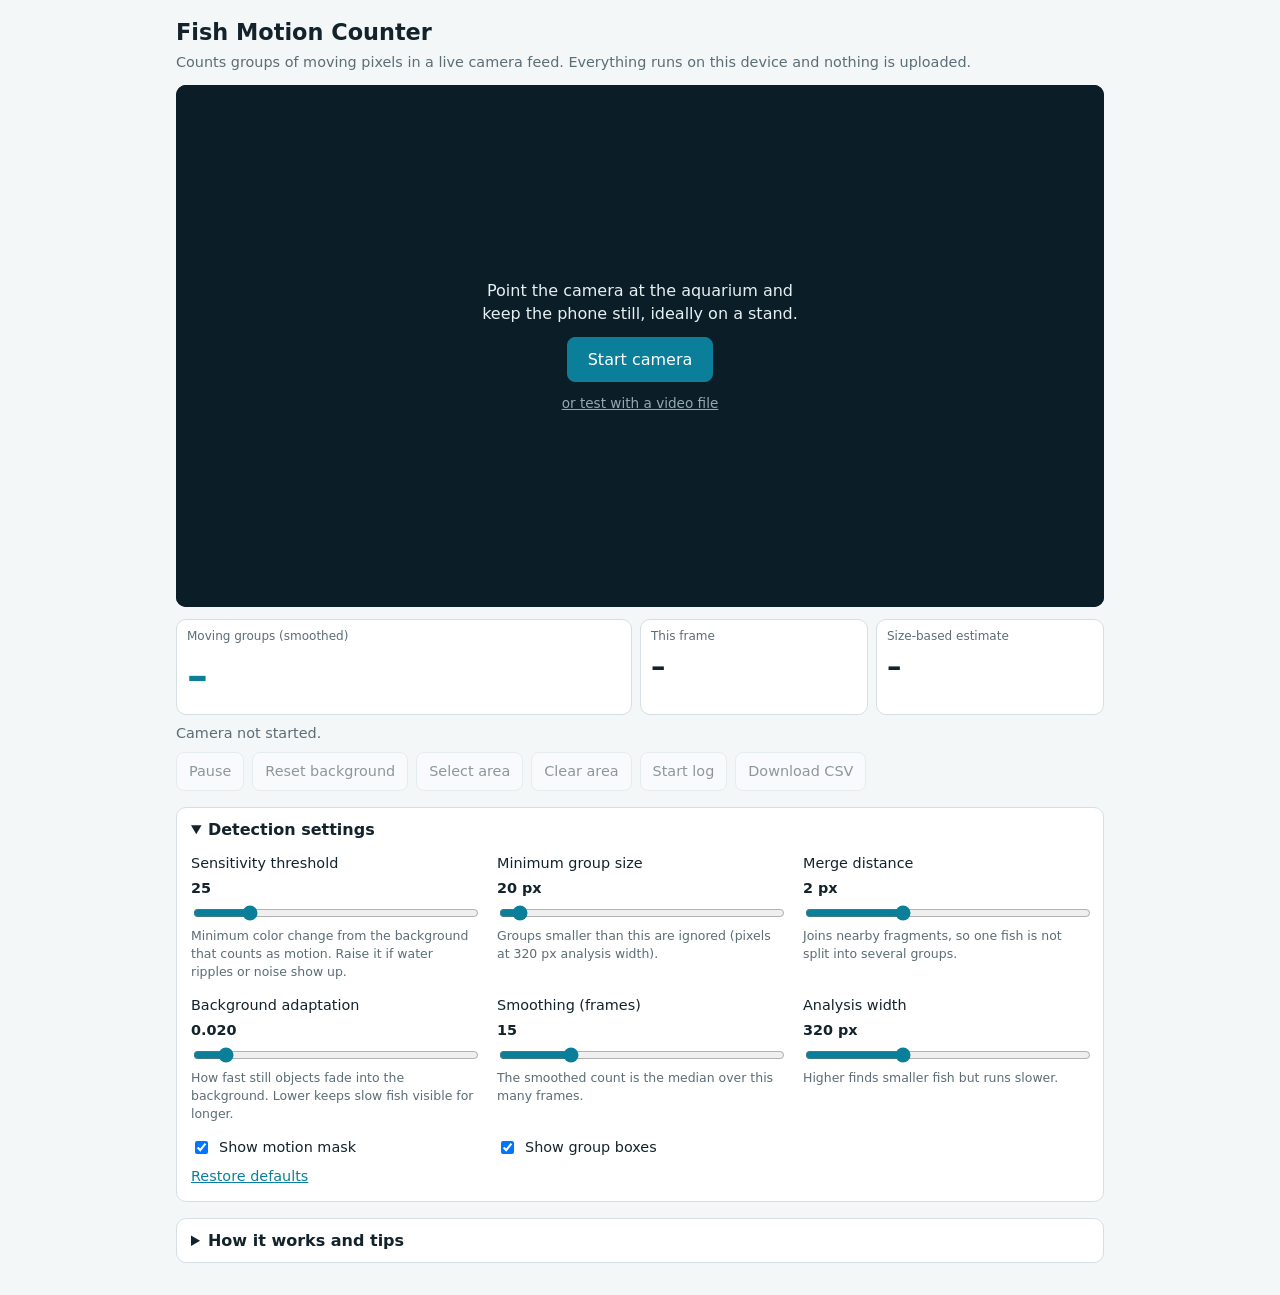
==== docs/fish-counter/index.html @ 20cea4dc "feat: add browser-based fish motion counter for GitHub Pages Static web app in docs/fish-counter/ th" ====
<!doctype html>
<html lang="en">
<head>
  <meta charset="utf-8">
  <meta name="viewport" content="width=device-width, initial-scale=1, viewport-fit=cover">
  <meta name="theme-color" content="#0b1d26">
  <title>Fish Motion Counter</title>
  <link rel="stylesheet" href="style.css">
</head>
<body>
  <header>
    <h1>Fish Motion Counter</h1>
    <p class="sub">Counts groups of moving pixels in a live camera feed. Everything runs on this device and nothing is uploaded.</p>
  </header>

  <main>
    <section class="stage">
      <!-- The raw video stays in the DOM (iOS needs that) but is not shown; frames are drawn on the canvas. -->
      <video id="video" playsinline muted autoplay></video>
      <canvas id="view" width="640" height="360" aria-label="Camera view with detected movement"></canvas>
      <div id="placeholder" class="placeholder">
        <p>Point the camera at the aquarium and keep the phone still, ideally on a stand.</p>
        <button id="startBtn" class="primary">Start camera</button>
        <label class="filebtn">or test with a video file
          <input id="fileInput" type="file" accept="video/*">
        </label>
      </div>
      <div id="roiHint" class="roi-hint" hidden>Drag over the area to analyse (for example, the aquarium glass only)</div>
    </section>

    <section class="counts" aria-live="polite">
      <div class="count main">
        <span class="label">Moving groups (smoothed)</span>
        <span id="countSmooth" class="value">–</span>
      </div>
      <div class="count">
        <span class="label">This frame</span>
        <span id="countNow" class="value">–</span>
      </div>
      <div class="count">
        <span class="label">Size-based estimate</span>
        <span id="countEst" class="value">–</span>
      </div>
    </section>
    <p id="status" class="status">Camera not started.</p>

    <section class="toolbar">
      <select id="cameraSelect" aria-label="Camera" hidden></select>
      <button id="pauseBtn" disabled>Pause</button>
      <button id="resetBtn" disabled>Reset background</button>
      <button id="roiBtn" disabled>Select area</button>
      <button id="roiClearBtn" disabled>Clear area</button>
      <button id="recBtn" disabled>Start log</button>
      <button id="csvBtn" disabled>Download CSV</button>
    </section>

    <details class="settings" open>
      <summary>Detection settings</summary>
      <div class="grid">
        <label>Sensitivity threshold <output data-for="threshold"></output>
          <input type="range" data-key="threshold" min="4" max="120" step="1">
          <small>Minimum color change from the background that counts as motion. Raise it if water ripples or noise show up.</small>
        </label>
        <label>Minimum group size <output data-for="minArea"></output>
          <input type="range" data-key="minArea" min="1" max="400" step="1">
          <small>Groups smaller than this are ignored (pixels at 320 px analysis width).</small>
        </label>
        <label>Merge distance <output data-for="merge"></output>
          <input type="range" data-key="merge" min="0" max="6" step="1">
          <small>Joins nearby fragments, so one fish is not split into several groups.</small>
        </label>
        <label>Background adaptation <output data-for="learn"></output>
          <input type="range" data-key="learn" min="0.002" max="0.2" step="0.002">
          <small>How fast still objects fade into the background. Lower keeps slow fish visible for longer.</small>
        </label>
        <label>Smoothing (frames) <output data-for="smooth"></output>
          <input type="range" data-key="smooth" min="1" max="60" step="1">
          <small>The smoothed count is the median over this many frames.</small>
        </label>
        <label>Analysis width <output data-for="procWidth"></output>
          <input type="range" data-key="procWidth" min="160" max="640" step="80">
          <small>Higher finds smaller fish but runs slower.</small>
        </label>
        <label class="check"><input type="checkbox" data-key="showMask"> Show motion mask</label>
        <label class="check"><input type="checkbox" data-key="showBoxes"> Show group boxes</label>
      </div>
      <button id="defaultsBtn" class="link">Restore defaults</button>
    </details>

    <details class="help">
      <summary>How it works and tips</summary>
      <ol>
        <li>Each frame is scaled down and compared with a slowly updating <em>background model</em> of the scene.</li>
        <li>Pixels whose color differs by more than the threshold are marked as moving. Isolated noise pixels are removed, and nearby fragments are merged.</li>
        <li>Connected groups of moving pixels are counted. Groups below the minimum size are ignored.</li>
        <li>The <strong>size-based estimate</strong> compares each group with the typical group size. Two fish swimming together count as 2 rather than 1.</li>
      </ol>
      <ul>
        <li>Keep the phone fixed. Any camera movement looks like motion everywhere, and the background then resets automatically.</li>
        <li>Use <em>Select area</em> to exclude reflections, the frame and the room outside the glass.</li>
        <li>Fish that stop moving fade into the background over time, and only <em>moving</em> fish are counted.</li>
        <li>Steady, even lighting gives the best results. Turn off pumps or bubblers if their bubbles are counted.</li>
      </ul>
    </details>
  </main>

  <footer>
    <span id="fps"></span>
  </footer>

  <script src="app.js"></script>
</body>
</html>
---- docs/fish-counter/style.css ----
:root {
  --bg: #f4f7f8;
  --surface: #ffffff;
  --text: #13232b;
  --muted: #5b6d75;
  --border: #d5dfe3;
  --accent: #0b7f9a;
  --accent-text: #ffffff;
  --warn: #b25b00;
}
@media (prefers-color-scheme: dark) {
  :root {
    --bg: #0b1d26;
    --surface: #12303d;
    --text: #e6f1f4;
    --muted: #93aab3;
    --border: #23485a;
    --accent: #2fb8d6;
    --accent-text: #04161d;
    --warn: #ffb35c;
  }
}

* { box-sizing: border-box; }
[hidden] { display: none !important; }
html { -webkit-text-size-adjust: 100%; }
body {
  margin: 0;
  background: var(--bg);
  color: var(--text);
  font: 16px/1.45 system-ui, -apple-system, "Segoe UI", Roboto, sans-serif;
}
header, main, footer {
  max-width: 960px;
  margin: 0 auto;
  padding: 0 16px;
}
header { padding-top: 16px; }
h1 { font-size: 1.4rem; margin: 0 0 4px; }
.sub { margin: 0 0 12px; color: var(--muted); font-size: 0.9rem; }

.stage {
  position: relative;
  background: #000;
  border-radius: 10px;
  overflow: hidden;
  aspect-ratio: 16 / 9;
}
.stage.ready { aspect-ratio: auto; }
#video {
  position: absolute;
  width: 1px; height: 1px;
  opacity: 0;
  pointer-events: none;
}
#view {
  display: block;
  width: 100%;
  height: auto;
  touch-action: none;
}
.placeholder {
  position: absolute;
  inset: 0;
  display: flex;
  flex-direction: column;
  align-items: center;
  justify-content: center;
  gap: 12px;
  padding: 16px;
  text-align: center;
  color: #e6f1f4;
  background: #0b1d26;
}
.placeholder p { margin: 0; max-width: 32ch; }
.filebtn { font-size: 0.85rem; color: #93aab3; text-decoration: underline; cursor: pointer; }
.filebtn input { display: none; }
.roi-hint {
  position: absolute;
  top: 8px; left: 8px; right: 8px;
  padding: 6px 10px;
  border-radius: 6px;
  background: rgba(0, 0, 0, 0.7);
  color: #fff;
  font-size: 0.85rem;
  text-align: center;
  pointer-events: none;
}

.counts {
  display: grid;
  grid-template-columns: 2fr 1fr 1fr;
  gap: 8px;
  margin-top: 12px;
}
.count {
  background: var(--surface);
  border: 1px solid var(--border);
  border-radius: 10px;
  padding: 8px 10px;
  display: flex;
  flex-direction: column;
  min-width: 0;
}
.count .label { font-size: 0.75rem; color: var(--muted); }
.count .value { font-size: 1.8rem; font-weight: 700; font-variant-numeric: tabular-nums; }
.count.main .value { font-size: 2.6rem; color: var(--accent); }

.status { min-height: 1.4em; margin: 8px 0; font-size: 0.9rem; color: var(--muted); }
.status.warn { color: var(--warn); }

.toolbar { display: flex; flex-wrap: wrap; gap: 8px; }
button, select {
  font: inherit;
  font-size: 0.9rem;
  padding: 8px 12px;
  border-radius: 8px;
  border: 1px solid var(--border);
  background: var(--surface);
  color: var(--text);
  cursor: pointer;
}
select { max-width: 100%; }
button:disabled { opacity: 0.45; cursor: default; }
button.primary {
  background: var(--accent);
  color: var(--accent-text);
  border-color: var(--accent);
  font-size: 1rem;
  padding: 10px 20px;
}
button.active { outline: 2px solid var(--accent); }
button.link { border: none; background: none; color: var(--accent); padding: 4px 0; text-decoration: underline; }

details {
  margin-top: 16px;
  background: var(--surface);
  border: 1px solid var(--border);
  border-radius: 10px;
  padding: 10px 14px;
}
summary { cursor: pointer; font-weight: 600; }
.grid {
  display: grid;
  grid-template-columns: repeat(auto-fit, minmax(240px, 1fr));
  gap: 14px 20px;
  margin: 12px 0 4px;
}
.grid label { display: flex; flex-direction: column; gap: 4px; font-size: 0.9rem; }
.grid label output { font-weight: 700; font-variant-numeric: tabular-nums; }
.grid label.check { flex-direction: row; align-items: center; gap: 8px; }
.grid input[type="range"] { width: 100%; accent-color: var(--accent); }
.grid small { color: var(--muted); font-size: 0.78rem; }
.help ol, .help ul { padding-left: 20px; font-size: 0.9rem; }

footer { padding: 16px; color: var(--muted); font-size: 0.75rem; text-align: right; }

@media (max-width: 480px) {
  .counts { grid-template-columns: 1fr 1fr; }
  .count.main { grid-column: 1 / -1; }
}
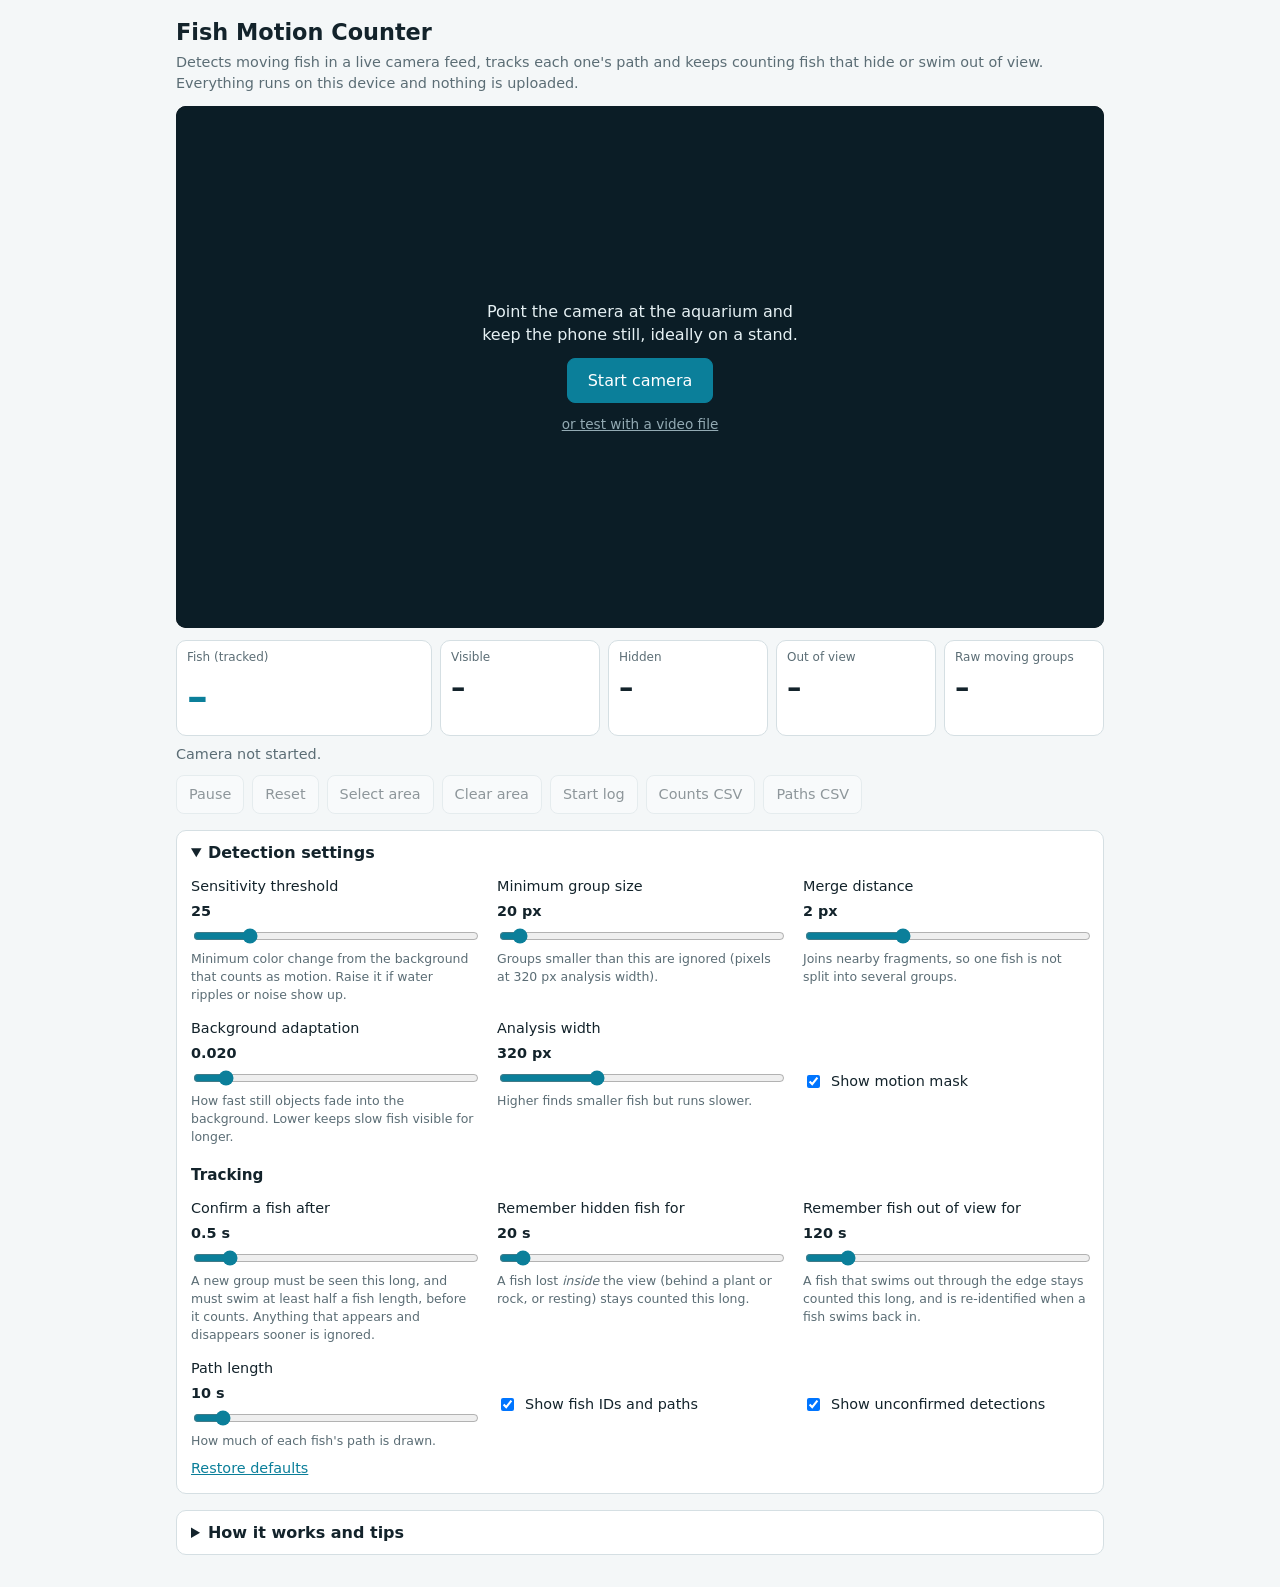
==== commit 913894e0: "feat(fish-counter): track fish paths and keep hidden or out-of-view fish Add tracker.js, a multi-obj" ====
--- a/docs/fish-counter/index.html
+++ b/docs/fish-counter/index.html
@@ -10,7 +10,7 @@
 <body>
   <header>
     <h1>Fish Motion Counter</h1>
-    <p class="sub">Counts groups of moving pixels in a live camera feed. Everything runs on this device and nothing is uploaded.</p>
+    <p class="sub">Detects moving fish in a live camera feed, tracks each one's path and keeps counting fish that hide or swim out of view. Everything runs on this device and nothing is uploaded.</p>
   </header>
 
   <main>
@@ -30,28 +30,38 @@
 
     <section class="counts" aria-live="polite">
       <div class="count main">
-        <span class="label">Moving groups (smoothed)</span>
-        <span id="countSmooth" class="value">–</span>
+        <span class="label">Fish (tracked)</span>
+        <span id="countTotal" class="value">–</span>
       </div>
       <div class="count">
-        <span class="label">This frame</span>
-        <span id="countNow" class="value">–</span>
+        <span class="label">Visible</span>
+        <span id="countVisible" class="value">–</span>
       </div>
       <div class="count">
-        <span class="label">Size-based estimate</span>
-        <span id="countEst" class="value">–</span>
+        <span class="label">Hidden</span>
+        <span id="countHidden" class="value">–</span>
+      </div>
+      <div class="count">
+        <span class="label">Out of view</span>
+        <span id="countOut" class="value">–</span>
+      </div>
+      <div class="count">
+        <span class="label">Raw moving groups</span>
+        <span id="countNow" class="value">–</span>
       </div>
     </section>
     <p id="status" class="status">Camera not started.</p>
+    <ul id="events" class="events" aria-label="Recent tracking events"></ul>
 
     <section class="toolbar">
       <select id="cameraSelect" aria-label="Camera" hidden></select>
       <button id="pauseBtn" disabled>Pause</button>
-      <button id="resetBtn" disabled>Reset background</button>
+      <button id="resetBtn" disabled>Reset</button>
       <button id="roiBtn" disabled>Select area</button>
       <button id="roiClearBtn" disabled>Clear area</button>
       <button id="recBtn" disabled>Start log</button>
-      <button id="csvBtn" disabled>Download CSV</button>
+      <button id="csvBtn" disabled>Counts CSV</button>
+      <button id="pathsBtn" disabled>Paths CSV</button>
     </section>
 
     <details class="settings" open>
@@ -73,16 +83,32 @@
           <input type="range" data-key="learn" min="0.002" max="0.2" step="0.002">
           <small>How fast still objects fade into the background. Lower keeps slow fish visible for longer.</small>
         </label>
-        <label>Smoothing (frames) <output data-for="smooth"></output>
-          <input type="range" data-key="smooth" min="1" max="60" step="1">
-          <small>The smoothed count is the median over this many frames.</small>
-        </label>
         <label>Analysis width <output data-for="procWidth"></output>
           <input type="range" data-key="procWidth" min="160" max="640" step="80">
           <small>Higher finds smaller fish but runs slower.</small>
         </label>
         <label class="check"><input type="checkbox" data-key="showMask"> Show motion mask</label>
-        <label class="check"><input type="checkbox" data-key="showBoxes"> Show group boxes</label>
+      </div>
+      <h3>Tracking</h3>
+      <div class="grid">
+        <label>Confirm a fish after <output data-for="confirmTime"></output>
+          <input type="range" data-key="confirmTime" min="0.2" max="3" step="0.1">
+          <small>A new group must be seen this long, and must swim at least half a fish length, before it counts. Anything that appears and disappears sooner is ignored.</small>
+        </label>
+        <label>Remember hidden fish for <output data-for="hiddenMemory"></output>
+          <input type="range" data-key="hiddenMemory" min="2" max="300" step="1">
+          <small>A fish lost <em>inside</em> the view (behind a plant or rock, or resting) stays counted this long.</small>
+        </label>
+        <label>Remember fish out of view for <output data-for="outMemory"></output>
+          <input type="range" data-key="outMemory" min="5" max="900" step="5">
+          <small>A fish that swims out through the edge stays counted this long, and is re-identified when a fish swims back in.</small>
+        </label>
+        <label>Path length <output data-for="trailSeconds"></output>
+          <input type="range" data-key="trailSeconds" min="0" max="120" step="1">
+          <small>How much of each fish's path is drawn.</small>
+        </label>
+        <label class="check"><input type="checkbox" data-key="showTracks"> Show fish IDs and paths</label>
+        <label class="check"><input type="checkbox" data-key="showBoxes"> Show unconfirmed detections</label>
       </div>
       <button id="defaultsBtn" class="link">Restore defaults</button>
     </details>
@@ -91,15 +117,20 @@
       <summary>How it works and tips</summary>
       <ol>
         <li>Each frame is scaled down and compared with a slowly updating <em>background model</em> of the scene.</li>
-        <li>Pixels whose color differs by more than the threshold are marked as moving. Isolated noise pixels are removed, and nearby fragments are merged.</li>
-        <li>Connected groups of moving pixels are counted. Groups below the minimum size are ignored.</li>
-        <li>The <strong>size-based estimate</strong> compares each group with the typical group size. Two fish swimming together count as 2 rather than 1.</li>
+        <li>Pixels whose color differs by more than the threshold are marked as moving. Isolated noise pixels are removed, and nearby fragments are merged into groups.</li>
+        <li><strong>Tracking</strong> links groups from frame to frame, predicting where each fish will be from its speed and direction.</li>
+        <li>A new group is only an <em>unconfirmed detection</em> (thin dashed box) until it has persisted and actually moved. Flickers, reflections and noise that appear and disappear are discarded.</li>
+        <li>Confirmed fish get an ID, a color and a path. If a fish is lost <em>inside</em> the view, it is counted as <strong>hidden</strong> (dashed circle) at its last position. If it swims out through an <em>edge</em>, it is counted as <strong>out of view</strong>.</li>
+        <li>When a fish appears again near where a hidden fish was lost, or enters through an edge while fish are out of view, it gets the old ID back instead of a new one. The dashed part of a path shows the gap.</li>
+        <li><strong>Fish (tracked)</strong> = visible + hidden + out of view. Fish not seen for longer than the memory settings are dropped.</li>
       </ol>
       <ul>
-        <li>Keep the phone fixed. Any camera movement looks like motion everywhere, and the background then resets automatically.</li>
-        <li>Use <em>Select area</em> to exclude reflections, the frame and the room outside the glass.</li>
-        <li>Fish that stop moving fade into the background over time, and only <em>moving</em> fish are counted.</li>
-        <li>Steady, even lighting gives the best results. Turn off pumps or bubblers if their bubbles are counted.</li>
+        <li>Keep the phone fixed. Any camera movement looks like motion everywhere, and the background then resets automatically. Fish being tracked are remembered during the reset.</li>
+        <li>Use <em>Select area</em> to exclude reflections, the frame and the room outside the glass. The edges of the selected area count as the edges of the view.</li>
+        <li>If one fish is counted twice after hiding, increase <em>Remember hidden fish</em>. If the total stays too high after fish have really gone, decrease it.</li>
+        <li>Fish cannot be told apart by appearance. When two fish cross or swap places while hidden, their IDs can swap, but the total is unaffected.</li>
+        <li>A continuous stream of bubbles moves like a fish and can be tracked. Exclude bubblers with <em>Select area</em>.</li>
+        <li><em>Paths CSV</em> holds each fish's position 10 times per second while the log runs, with x and y as fractions of the frame (0 to 1).</li>
       </ul>
     </details>
   </main>
@@ -108,6 +139,7 @@
     <span id="fps"></span>
   </footer>
 
+  <script src="tracker.js"></script>
   <script src="app.js"></script>
 </body>
 </html>
--- a/docs/fish-counter/style.css
+++ b/docs/fish-counter/style.css
@@ -89,7 +89,7 @@
 
 .counts {
   display: grid;
-  grid-template-columns: 2fr 1fr 1fr;
+  grid-template-columns: 1.6fr repeat(4, 1fr);
   gap: 8px;
   margin-top: 12px;
 }
@@ -108,6 +108,16 @@
 
 .status { min-height: 1.4em; margin: 8px 0; font-size: 0.9rem; color: var(--muted); }
 .status.warn { color: var(--warn); }
+.events {
+  list-style: none;
+  margin: 0 0 10px;
+  padding: 0;
+  font-size: 0.8rem;
+  color: var(--muted);
+  font-variant-numeric: tabular-nums;
+}
+.events li:first-child { color: var(--text); }
+h3 { font-size: 0.95rem; margin: 18px 0 0; }
 
 .toolbar { display: flex; flex-wrap: wrap; gap: 8px; }
 button, select {
@@ -155,7 +165,11 @@
 
 footer { padding: 16px; color: var(--muted); font-size: 0.75rem; text-align: right; }
 
-@media (max-width: 480px) {
+@media (max-width: 640px) {
+  .counts { grid-template-columns: repeat(4, 1fr); }
+  .count.main { grid-column: 1 / -1; }
+  .count .value { font-size: 1.5rem; }
+}
+@media (max-width: 380px) {
   .counts { grid-template-columns: 1fr 1fr; }
-  .count.main { grid-column: 1 / -1; }
 }
